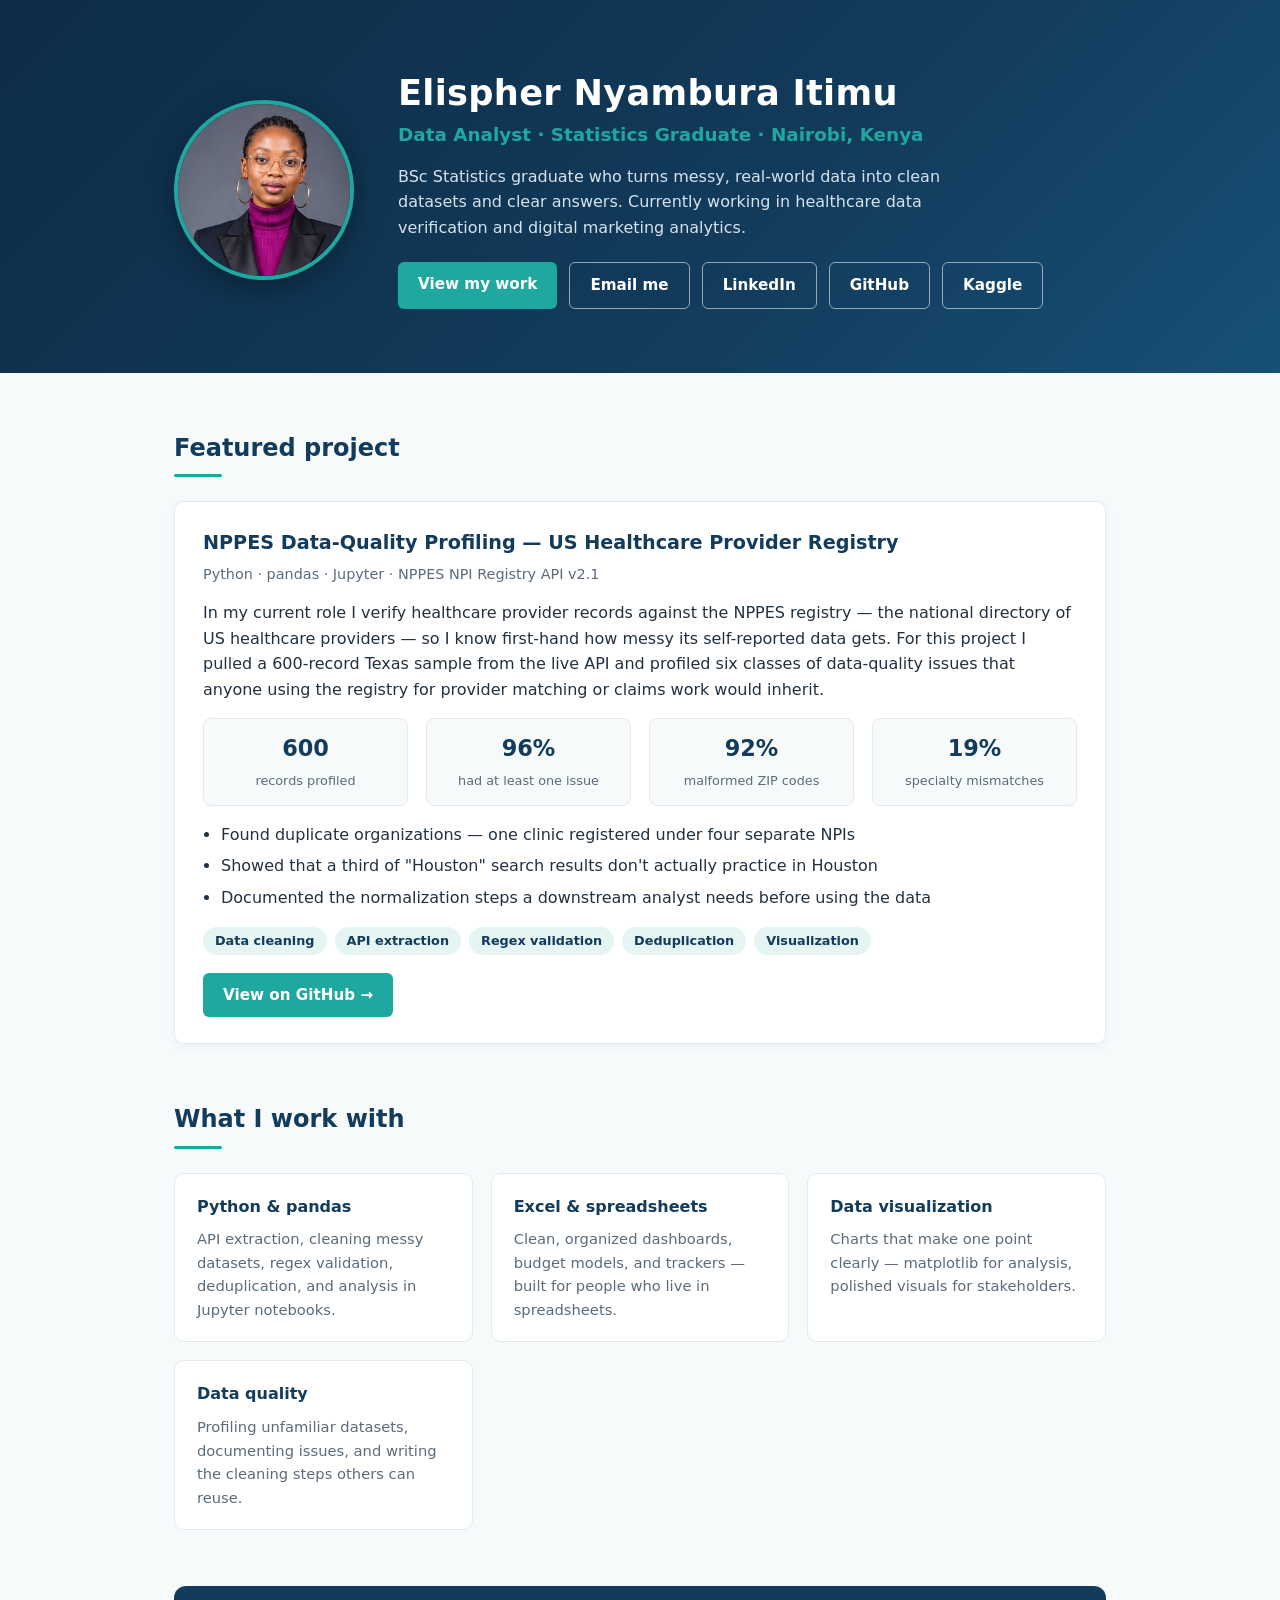
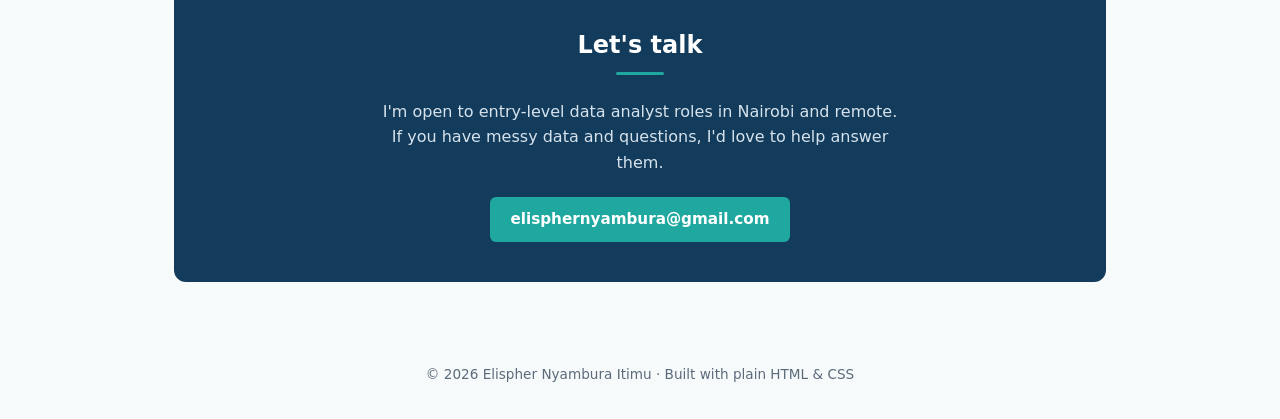
==== index.html @ aed3a7a5 "Add portfolio site" ====
<!DOCTYPE html>
<html lang="en">
<head>
<meta charset="UTF-8">
<meta name="viewport" content="width=device-width, initial-scale=1.0">
<title>Elispher Nyambura Itimu — Data Analyst</title>
<meta name="description" content="Elispher Nyambura Itimu — entry-level data analyst in Nairobi, Kenya. Python, pandas, Excel, data cleaning and visualization.">
<style>
  :root{
    --navy:#123B5C; --navy-dark:#0D2C46; --teal:#1FA8A0; --teal-light:#E4F5F4;
    --ink:#22313F; --muted:#5B6B7A; --bg:#F7FAFB; --card:#FFFFFF; --line:#E3EAEF;
  }
  *{margin:0;padding:0;box-sizing:border-box}
  html{scroll-behavior:smooth}
  body{font-family:"Segoe UI",system-ui,-apple-system,Helvetica,Arial,sans-serif;color:var(--ink);background:var(--bg);line-height:1.6}
  a{color:var(--teal);text-decoration:none}
  a:hover{text-decoration:underline}
  .wrap{max-width:980px;margin:0 auto;padding:0 24px}

  /* hero */
  header{background:linear-gradient(135deg,var(--navy-dark) 0%,var(--navy) 60%,#175075 100%);color:#fff;padding:72px 0 64px}
  .hero{display:flex;align-items:center;gap:44px;flex-wrap:wrap}
  .hero img{width:180px;height:180px;border-radius:50%;object-fit:cover;border:4px solid var(--teal);box-shadow:0 8px 30px rgba(0,0,0,.35)}
  .hero h1{font-size:2.2rem;line-height:1.2;letter-spacing:.3px}
  .hero .role{color:var(--teal);font-weight:600;font-size:1.15rem;margin-top:6px}
  .hero p.tag{margin-top:14px;max-width:560px;color:#D7E3EC}
  .hero .links{margin-top:22px;display:flex;gap:12px;flex-wrap:wrap}
  .btn{display:inline-block;padding:10px 20px;border-radius:6px;font-weight:600;font-size:.95rem}
  .btn-teal{background:var(--teal);color:#fff}
  .btn-teal:hover{background:#188F88;text-decoration:none}
  .btn-ghost{border:1.5px solid rgba(255,255,255,.55);color:#fff}
  .btn-ghost:hover{border-color:var(--teal);color:var(--teal);text-decoration:none}

  section{padding:56px 0}
  h2{color:var(--navy);font-size:1.5rem;margin-bottom:24px;position:relative;padding-bottom:10px}
  h2::after{content:"";position:absolute;left:0;bottom:0;width:48px;height:3px;background:var(--teal);border-radius:2px}

  /* project card */
  .card{background:var(--card);border:1px solid var(--line);border-radius:10px;overflow:hidden;box-shadow:0 2px 10px rgba(18,59,92,.06)}
  .card .body{padding:26px 28px}
  .card h3{color:var(--navy);font-size:1.2rem;margin-bottom:4px}
  .card .sub{color:var(--muted);font-size:.9rem;margin-bottom:14px}
  .card ul{margin:12px 0 16px 18px}
  .card li{margin-bottom:6px}
  .chips{display:flex;gap:8px;flex-wrap:wrap;margin:14px 0 18px}
  .chip{background:var(--teal-light);color:var(--navy);font-size:.8rem;font-weight:600;padding:4px 12px;border-radius:999px}
  .stat-row{display:flex;gap:18px;flex-wrap:wrap;margin:16px 0}
  .stat{background:var(--bg);border:1px solid var(--line);border-radius:8px;padding:12px 18px;text-align:center;flex:1;min-width:130px}
  .stat b{display:block;color:var(--navy);font-size:1.4rem}
  .stat span{font-size:.8rem;color:var(--muted)}

  /* skills */
  .grid{display:grid;grid-template-columns:repeat(auto-fit,minmax(260px,1fr));gap:18px}
  .skill{background:var(--card);border:1px solid var(--line);border-radius:10px;padding:20px 22px}
  .skill h3{color:var(--navy);font-size:1rem;margin-bottom:8px}
  .skill p{font-size:.92rem;color:var(--muted)}

  /* contact */
  .contact{background:var(--navy);color:#fff;border-radius:12px;padding:40px 34px;text-align:center}
  .contact h2{color:#fff}
  .contact h2::after{left:50%;transform:translateX(-50%)}
  .contact p{color:#D7E3EC;max-width:520px;margin:0 auto 22px}
  footer{padding:26px 0 34px;text-align:center;color:var(--muted);font-size:.85rem}
  @media(max-width:640px){.hero{justify-content:center;text-align:center}.hero .links{justify-content:center}}
</style>
</head>
<body>

<header>
  <div class="wrap hero">
    <img src="photo.jpeg" alt="Portrait of Elispher Nyambura Itimu">
    <div>
      <h1>Elispher Nyambura Itimu</h1>
      <div class="role">Data Analyst · Statistics Graduate · Nairobi, Kenya</div>
      <p class="tag">BSc Statistics graduate who turns messy, real-world data into clean datasets
      and clear answers. Currently working in healthcare data verification and digital
      marketing analytics.</p>
      <div class="links">
        <a class="btn btn-teal" href="#projects">View my work</a>
        <a class="btn btn-ghost" href="mailto:elisphernyambura@gmail.com">Email me</a>
        <a class="btn btn-ghost" href="https://www.linkedin.com/in/elispher-nyambura-a79104225" target="_blank" rel="noopener">LinkedIn</a>
        <a class="btn btn-ghost" href="https://github.com/elispher-data-analyst" target="_blank" rel="noopener">GitHub</a>
        <a class="btn btn-ghost" href="https://www.kaggle.com/elispheritimu" target="_blank" rel="noopener">Kaggle</a>
      </div>
    </div>
  </div>
</header>

<section id="projects">
  <div class="wrap">
    <h2>Featured project</h2>
    <div class="card">
      <div class="body">
        <h3>NPPES Data-Quality Profiling — US Healthcare Provider Registry</h3>
        <div class="sub">Python · pandas · Jupyter · NPPES NPI Registry API v2.1</div>
        <p>In my current role I verify healthcare provider records against the NPPES registry —
        the national directory of US healthcare providers — so I know first-hand how messy its
        self-reported data gets. For this project I pulled a 600-record Texas sample from the
        live API and profiled six classes of data-quality issues that anyone using the registry
        for provider matching or claims work would inherit.</p>
        <div class="stat-row">
          <div class="stat"><b>600</b><span>records profiled</span></div>
          <div class="stat"><b>96%</b><span>had at least one issue</span></div>
          <div class="stat"><b>92%</b><span>malformed ZIP codes</span></div>
          <div class="stat"><b>19%</b><span>specialty mismatches</span></div>
        </div>
        <ul>
          <li>Found duplicate organizations — one clinic registered under four separate NPIs</li>
          <li>Showed that a third of "Houston" search results don't actually practice in Houston</li>
          <li>Documented the normalization steps a downstream analyst needs before using the data</li>
        </ul>
        <div class="chips">
          <span class="chip">Data cleaning</span><span class="chip">API extraction</span>
          <span class="chip">Regex validation</span><span class="chip">Deduplication</span>
          <span class="chip">Visualization</span>
        </div>
        <a class="btn btn-teal" href="https://github.com/elispher-data-analyst/nppes-data-quality" target="_blank" rel="noopener">View on GitHub →</a>
      </div>
    </div>
  </div>
</section>

<section id="skills" style="padding-top:0">
  <div class="wrap">
    <h2>What I work with</h2>
    <div class="grid">
      <div class="skill"><h3>Python & pandas</h3><p>API extraction, cleaning messy datasets, regex validation, deduplication, and analysis in Jupyter notebooks.</p></div>
      <div class="skill"><h3>Excel & spreadsheets</h3><p>Clean, organized dashboards, budget models, and trackers — built for people who live in spreadsheets.</p></div>
      <div class="skill"><h3>Data visualization</h3><p>Charts that make one point clearly — matplotlib for analysis, polished visuals for stakeholders.</p></div>
      <div class="skill"><h3>Data quality</h3><p>Profiling unfamiliar datasets, documenting issues, and writing the cleaning steps others can reuse.</p></div>
    </div>
  </div>
</section>

<section style="padding-top:0">
  <div class="wrap">
    <div class="contact">
      <h2>Let's talk</h2>
      <p>I'm open to entry-level data analyst roles in Nairobi and remote. If you have messy data and questions, I'd love to help answer them.</p>
      <a class="btn btn-teal" href="mailto:elisphernyambura@gmail.com">elisphernyambura@gmail.com</a>
    </div>
  </div>
</section>

<footer>© 2026 Elispher Nyambura Itimu · Built with plain HTML &amp; CSS</footer>

</body>
</html>
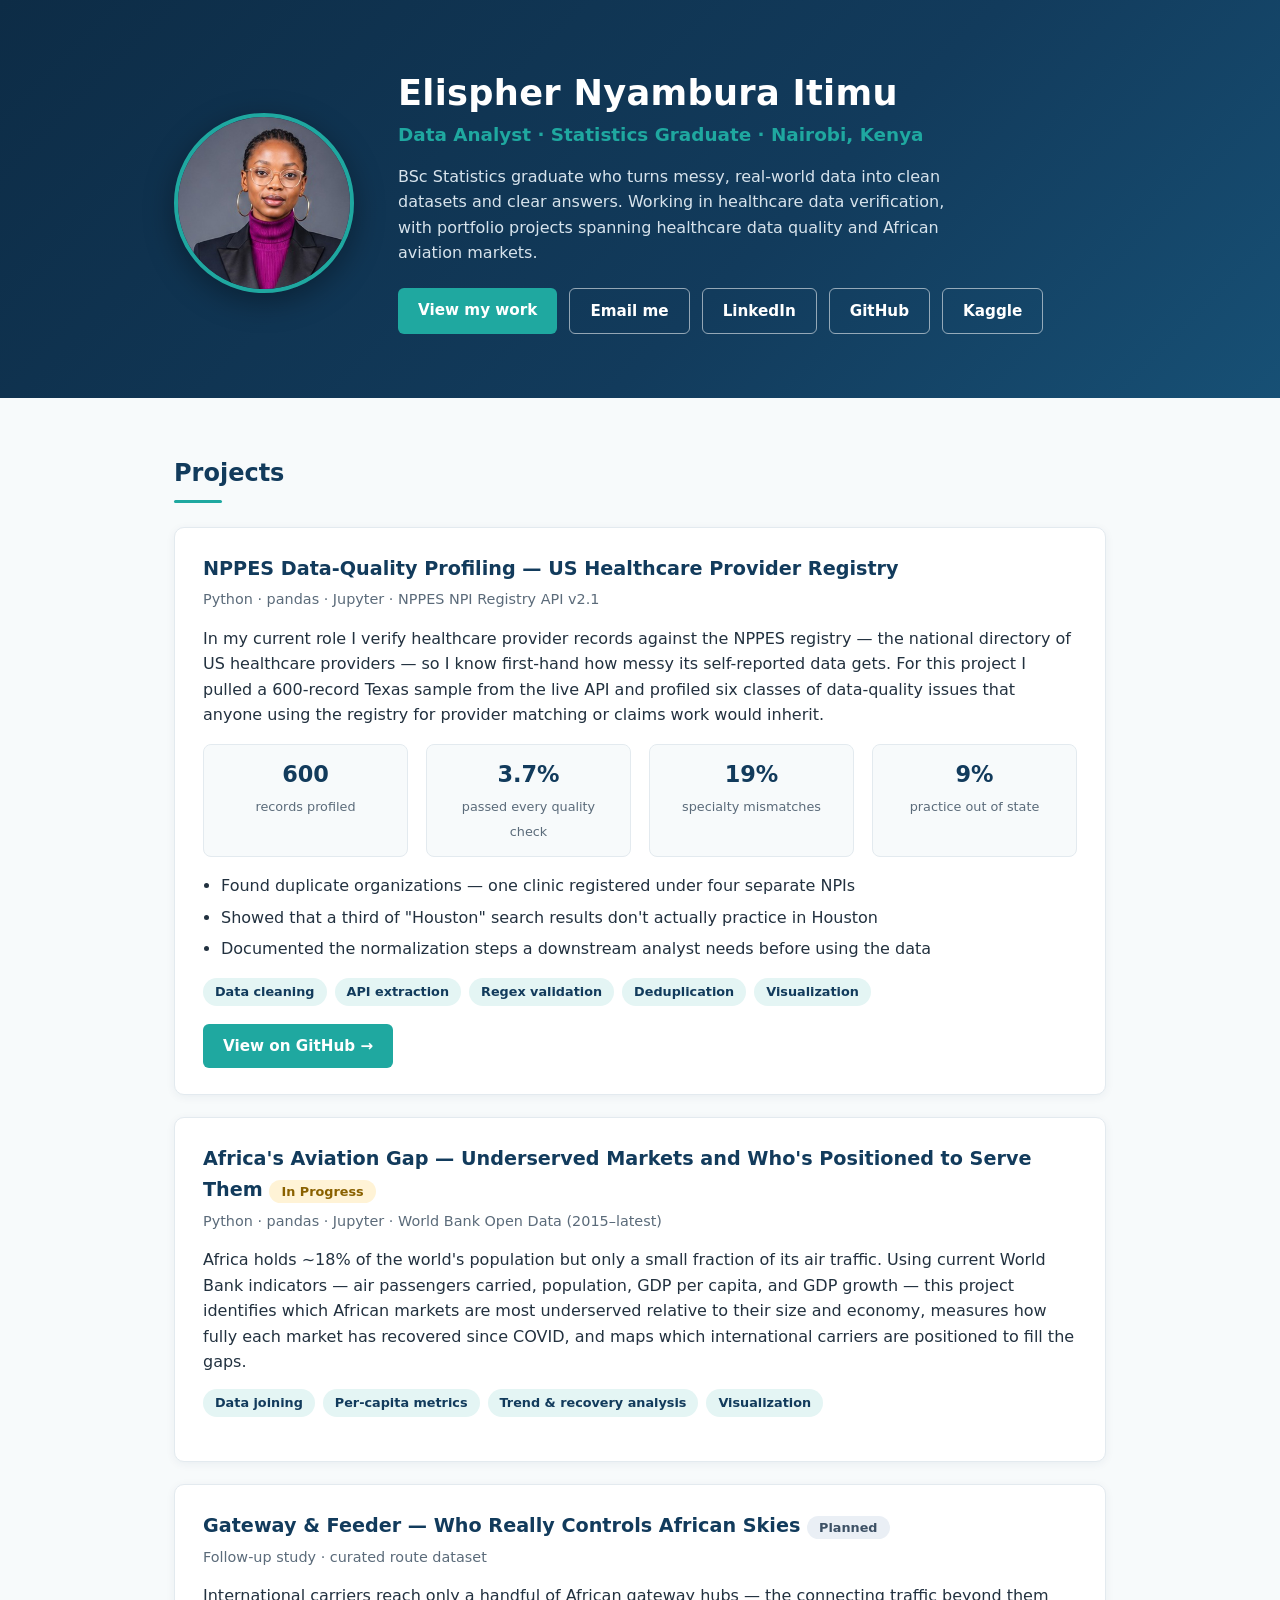
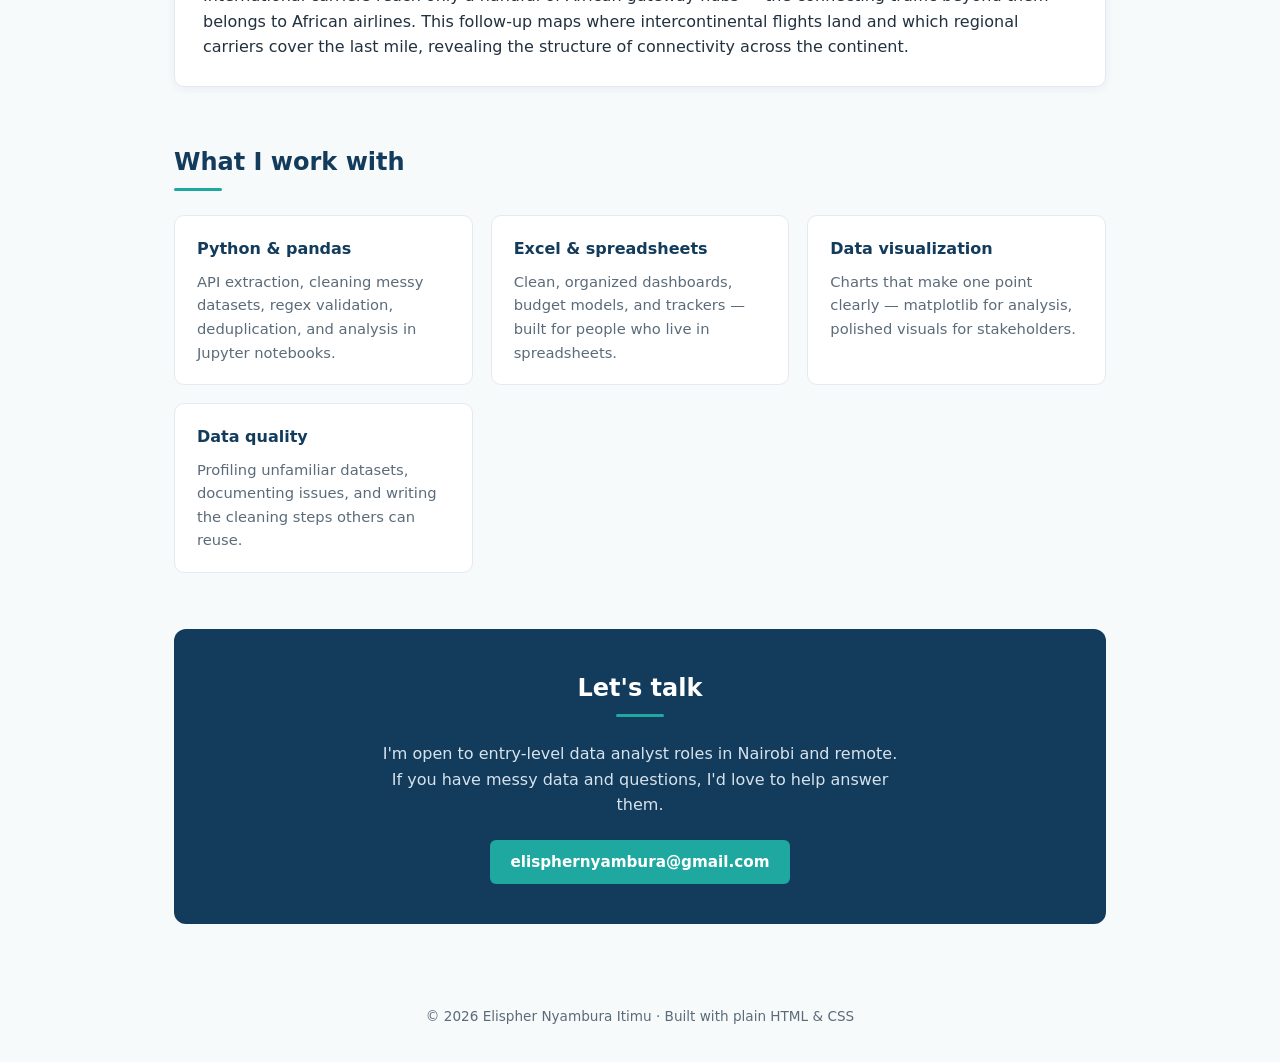
==== commit 2ca7d4cc: "Update project cards: corrected NPPES stats, add aviation projects" ====
--- a/index.html
+++ b/index.html
@@ -73,8 +73,8 @@
       <h1>Elispher Nyambura Itimu</h1>
       <div class="role">Data Analyst · Statistics Graduate · Nairobi, Kenya</div>
       <p class="tag">BSc Statistics graduate who turns messy, real-world data into clean datasets
-      and clear answers. Currently working in healthcare data verification and digital
-      marketing analytics.</p>
+      and clear answers. Working in healthcare data verification, with portfolio projects
+      spanning healthcare data quality and African aviation markets.</p>
       <div class="links">
         <a class="btn btn-teal" href="#projects">View my work</a>
         <a class="btn btn-ghost" href="mailto:elisphernyambura@gmail.com">Email me</a>
@@ -88,7 +88,7 @@
 
 <section id="projects">
   <div class="wrap">
-    <h2>Featured project</h2>
+    <h2>Projects</h2>
     <div class="card">
       <div class="body">
         <h3>NPPES Data-Quality Profiling — US Healthcare Provider Registry</h3>
@@ -100,9 +100,9 @@
         for provider matching or claims work would inherit.</p>
         <div class="stat-row">
           <div class="stat"><b>600</b><span>records profiled</span></div>
-          <div class="stat"><b>96%</b><span>had at least one issue</span></div>
-          <div class="stat"><b>92%</b><span>malformed ZIP codes</span></div>
+          <div class="stat"><b>3.7%</b><span>passed every quality check</span></div>
           <div class="stat"><b>19%</b><span>specialty mismatches</span></div>
+          <div class="stat"><b>9%</b><span>practice out of state</span></div>
         </div>
         <ul>
           <li>Found duplicate organizations — one clinic registered under four separate NPIs</li>
@@ -115,6 +115,34 @@
           <span class="chip">Visualization</span>
         </div>
         <a class="btn btn-teal" href="https://github.com/elispher-data-analyst/nppes-data-quality" target="_blank" rel="noopener">View on GitHub →</a>
+      </div>
+    </div>
+
+    <div class="card" style="margin-top:22px">
+      <div class="body">
+        <h3>Africa's Aviation Gap — Underserved Markets and Who's Positioned to Serve Them <span class="chip" style="background:#FFF3D6;color:#8A6100">In Progress</span></h3>
+        <div class="sub">Python · pandas · Jupyter · World Bank Open Data (2015–latest)</div>
+        <p>Africa holds ~18% of the world's population but only a small fraction of its air
+        traffic. Using current World Bank indicators — air passengers carried, population,
+        GDP per capita, and GDP growth — this project identifies which African markets are
+        most underserved relative to their size and economy, measures how fully each market
+        has recovered since COVID, and maps which international carriers are positioned to
+        fill the gaps.</p>
+        <div class="chips">
+          <span class="chip">Data joining</span><span class="chip">Per-capita metrics</span>
+          <span class="chip">Trend &amp; recovery analysis</span><span class="chip">Visualization</span>
+        </div>
+      </div>
+    </div>
+
+    <div class="card" style="margin-top:22px">
+      <div class="body">
+        <h3>Gateway &amp; Feeder — Who Really Controls African Skies <span class="chip" style="background:#EAEFF5;color:#3D5165">Planned</span></h3>
+        <div class="sub">Follow-up study · curated route dataset</div>
+        <p>International carriers reach only a handful of African gateway hubs — the
+        connecting traffic beyond them belongs to African airlines. This follow-up maps
+        where intercontinental flights land and which regional carriers cover the last
+        mile, revealing the structure of connectivity across the continent.</p>
       </div>
     </div>
   </div>
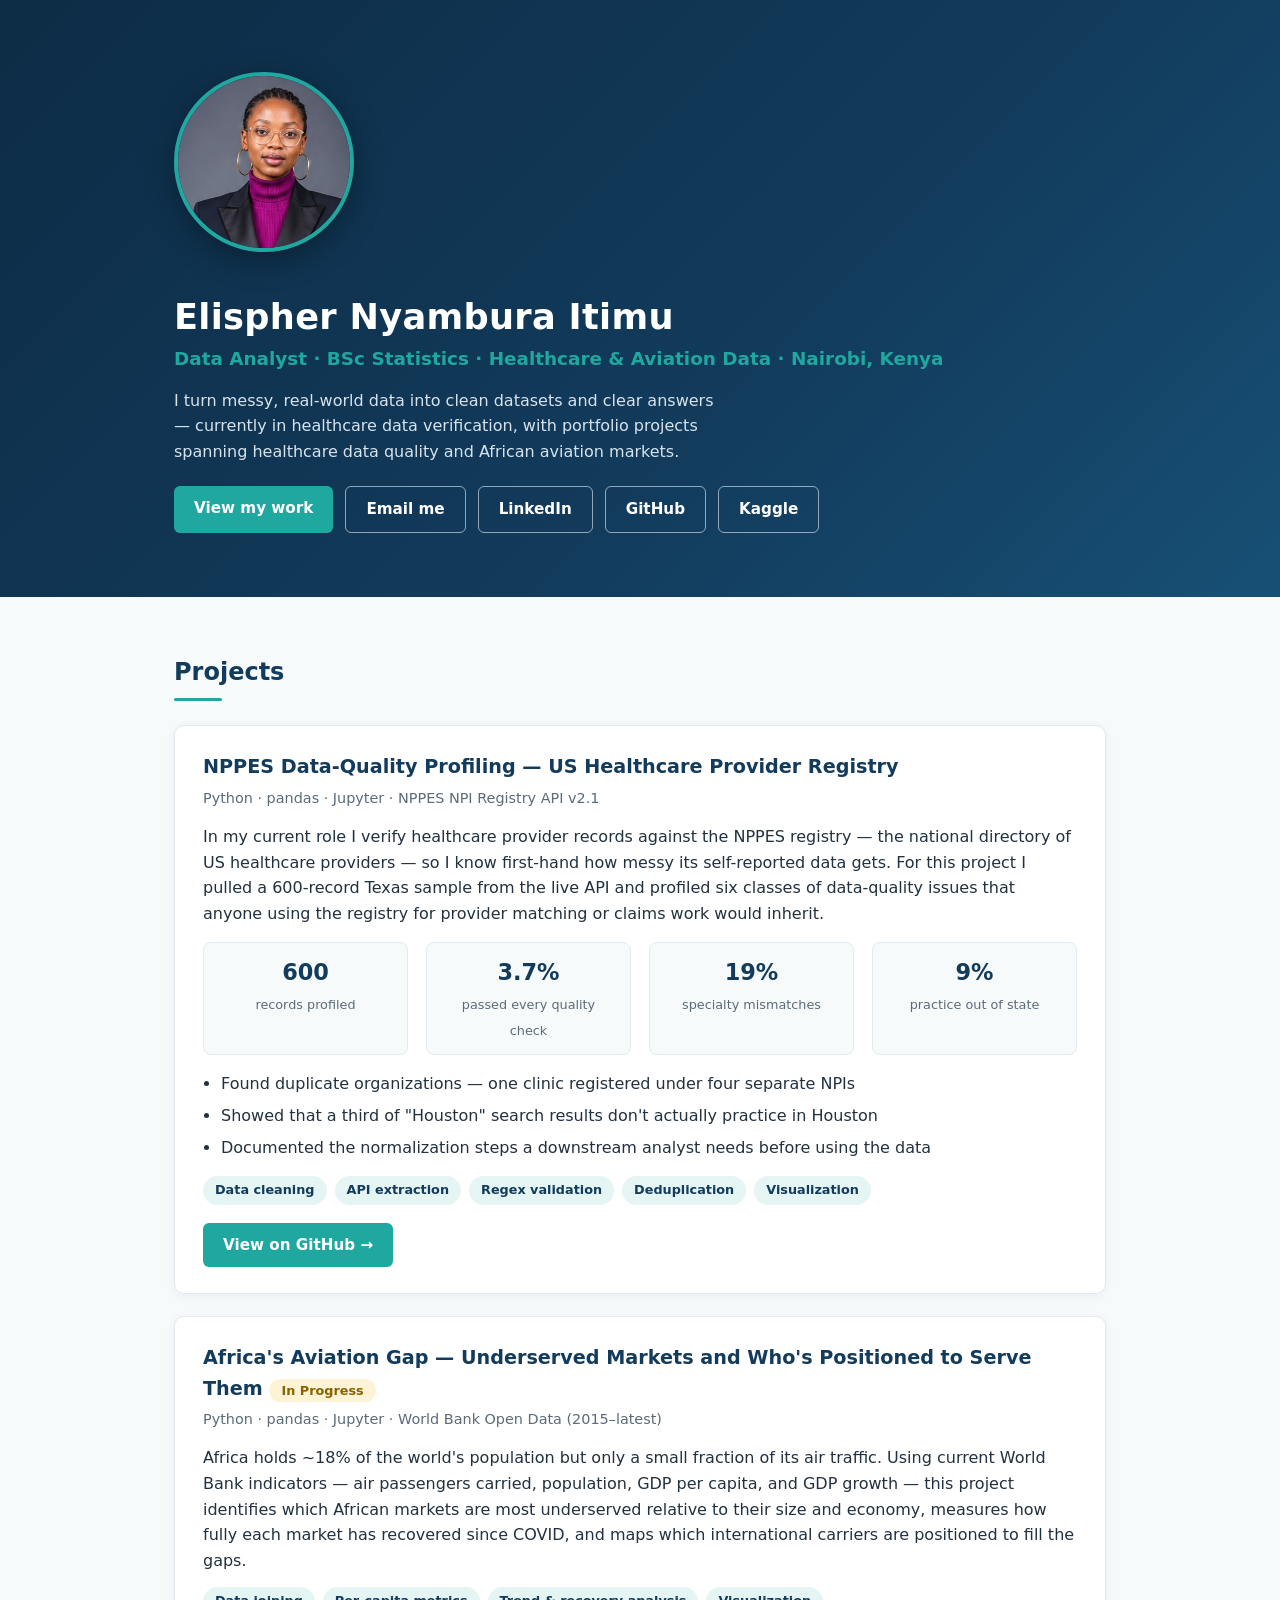
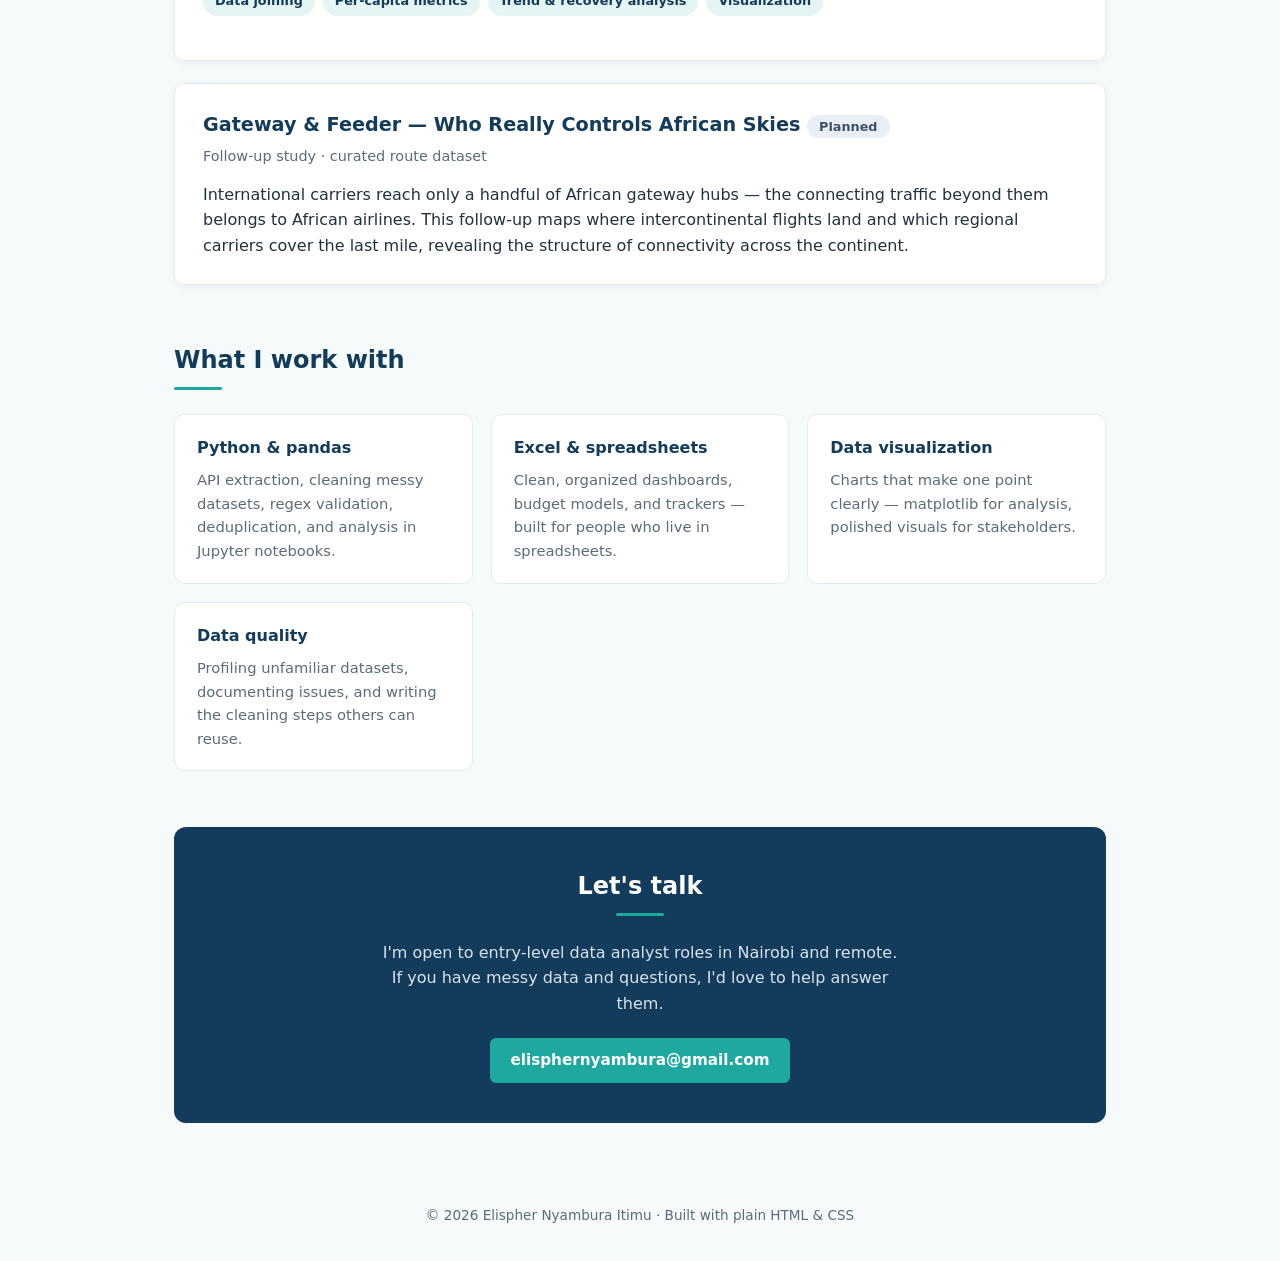
==== commit 7209240a: "Refine hero bio: BSc Statistics in header, domain-led intro" ====
--- a/index.html
+++ b/index.html
@@ -71,10 +71,10 @@
     <img src="photo.jpeg" alt="Portrait of Elispher Nyambura Itimu">
     <div>
       <h1>Elispher Nyambura Itimu</h1>
-      <div class="role">Data Analyst · Statistics Graduate · Nairobi, Kenya</div>
-      <p class="tag">BSc Statistics graduate who turns messy, real-world data into clean datasets
-      and clear answers. Working in healthcare data verification, with portfolio projects
-      spanning healthcare data quality and African aviation markets.</p>
+      <div class="role">Data Analyst · BSc Statistics · Healthcare &amp; Aviation Data · Nairobi, Kenya</div>
+      <p class="tag">I turn messy, real-world data into clean datasets and clear answers —
+      currently in healthcare data verification, with portfolio projects spanning
+      healthcare data quality and African aviation markets.</p>
       <div class="links">
         <a class="btn btn-teal" href="#projects">View my work</a>
         <a class="btn btn-ghost" href="mailto:elisphernyambura@gmail.com">Email me</a>
